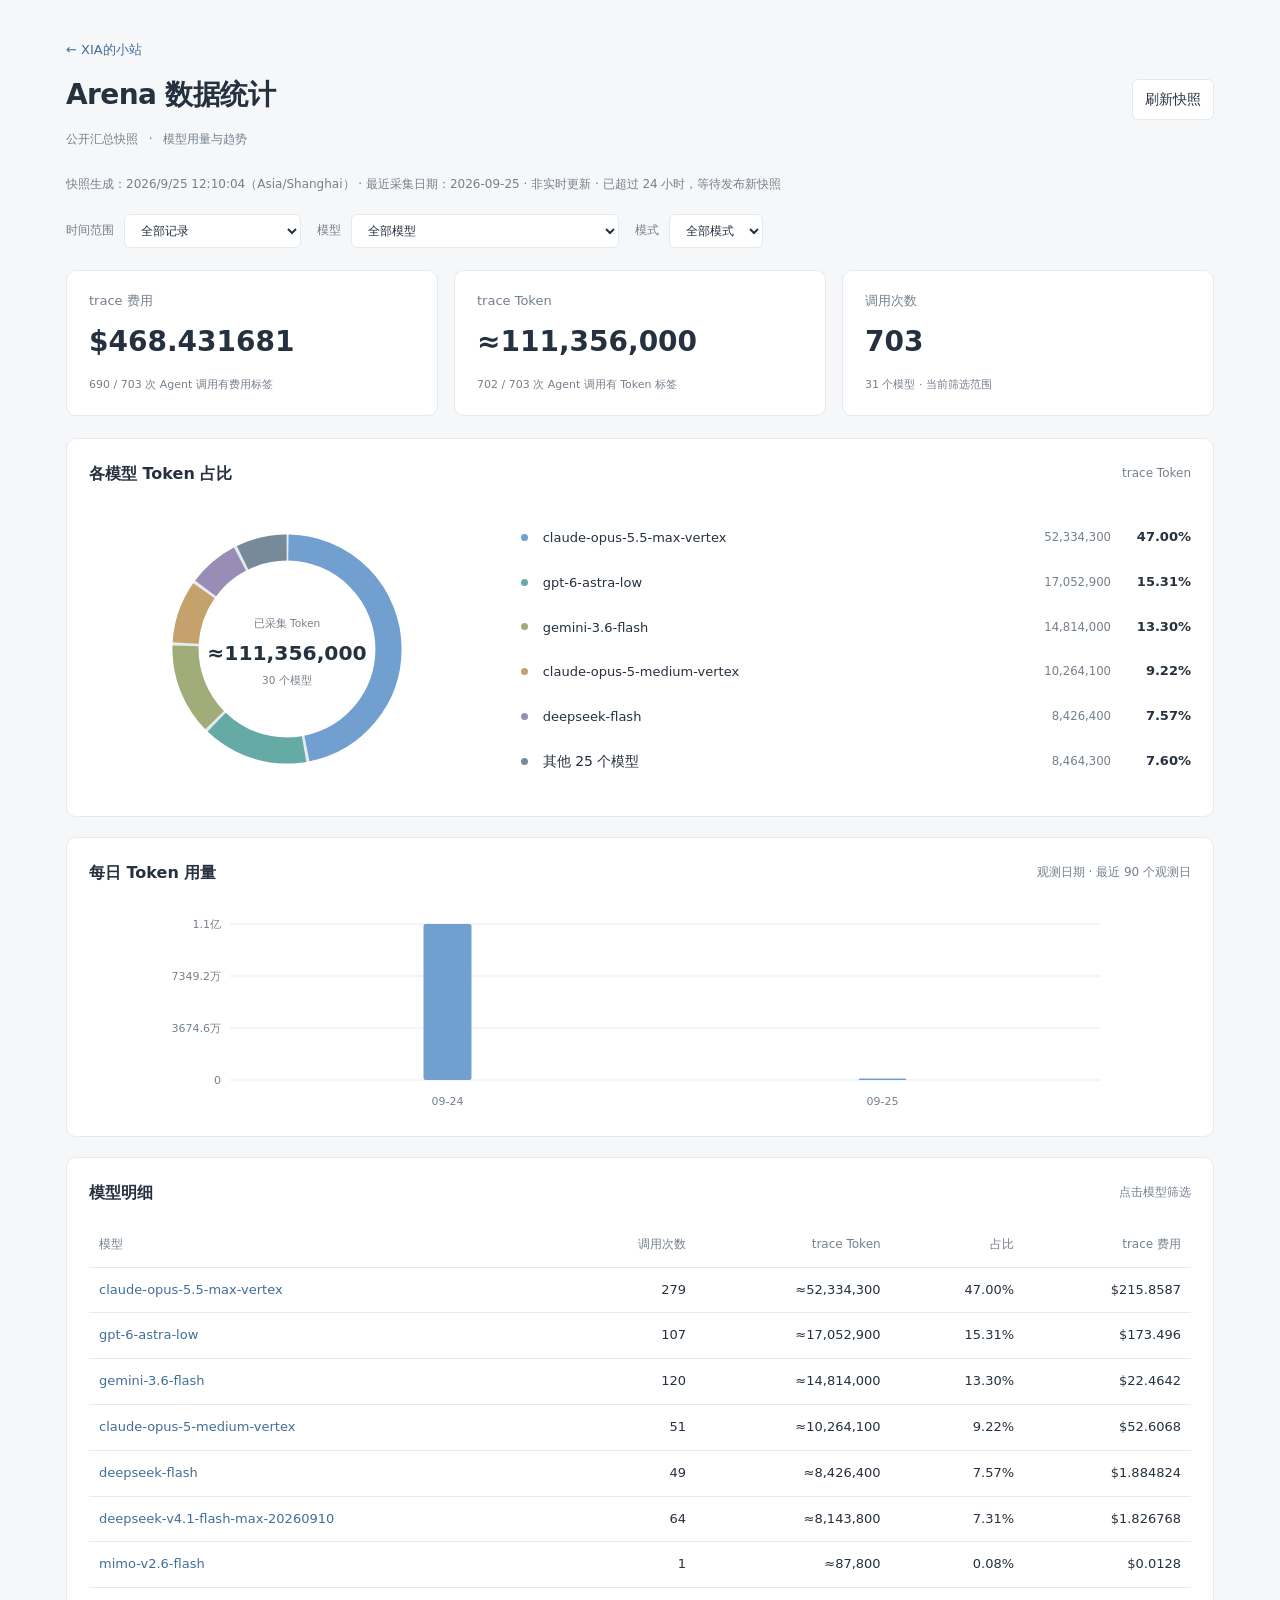
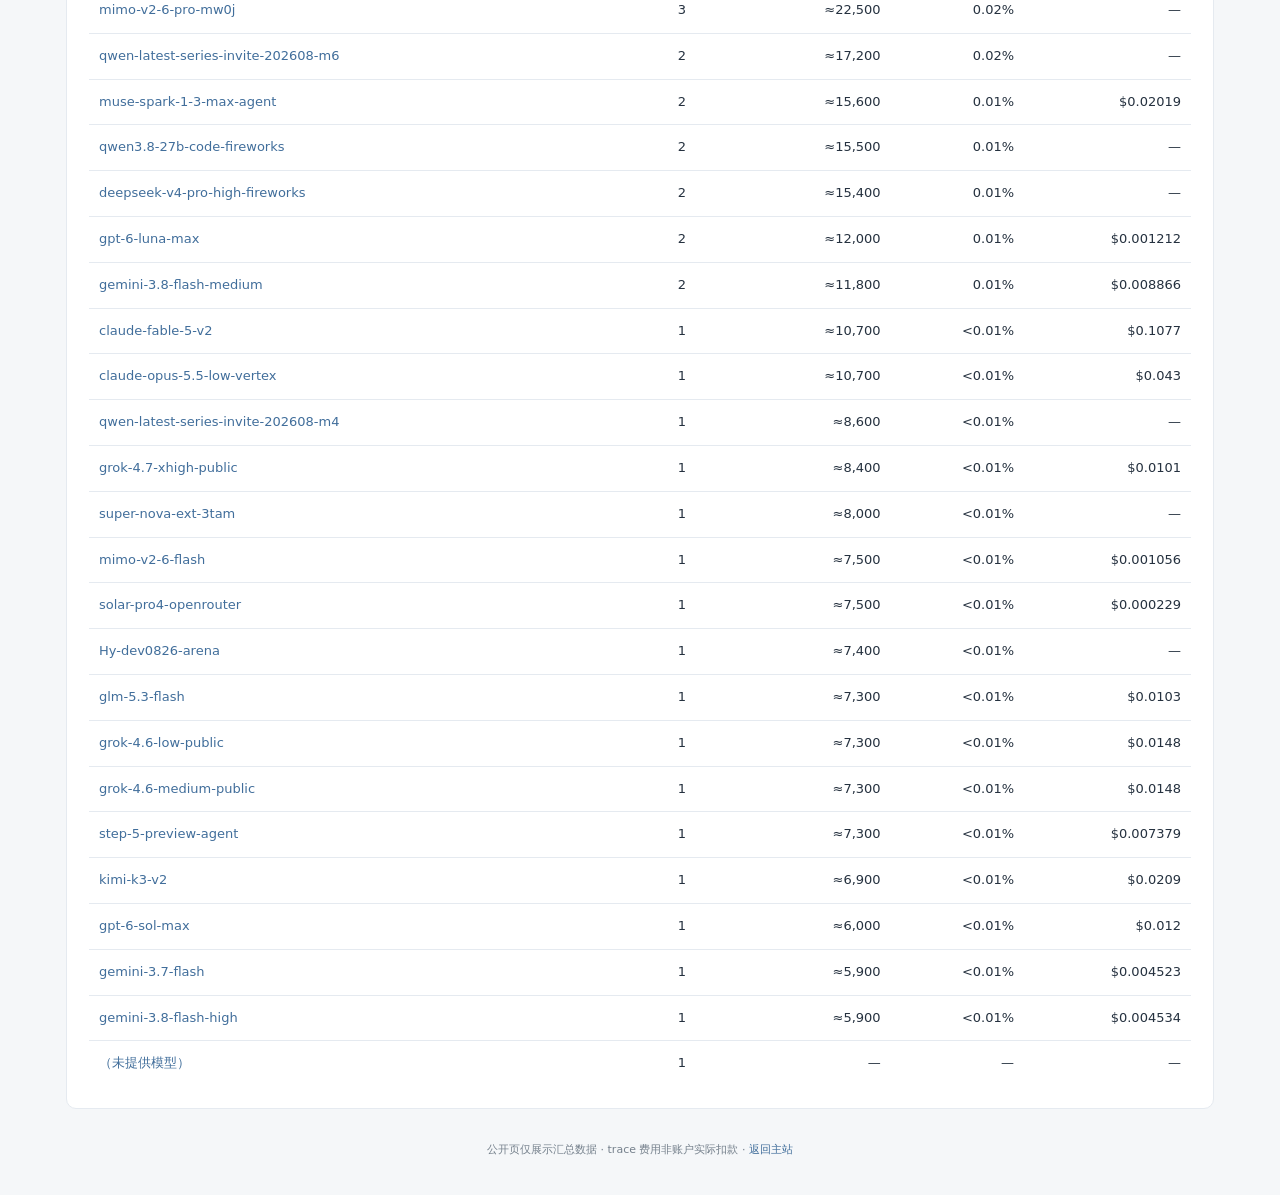
==== arena/index.html @ 248c9689 "Add public Arena usage snapshot dashboard and homepage entry" ====
<!doctype html>
<html lang="zh-CN"><head><meta charset="utf-8"><meta name="viewport" content="width=device-width,initial-scale=1">
<meta http-equiv="Content-Security-Policy" content="default-src 'none'; script-src 'self'; style-src 'self'; connect-src 'self'; img-src 'self' data:; base-uri 'none'; form-action 'none'">
<meta name="description" content="Arena 模型用量的公开汇总快照：Token、调用次数、trace 费用与趋势。"><title>Arena 数据统计 · XIA的小站</title><link rel="stylesheet" href="style.css"></head>
<body><main><header><div><a class="back" href="/">← XIA的小站</a><h1>Arena 数据统计</h1><p class="muted">公开汇总快照 <span class="dot">·</span> 模型用量与趋势</p></div><button id="refresh" type="button">刷新快照</button></header>
<div id="status" role="status" class="status">正在读取公开快照…</div>
<section class="filters" aria-label="统计筛选"><label>时间范围<select id="range"><option value="all">全部记录</option><option value="7">最近 7 天（截至快照）</option><option value="30">最近 30 天（截至快照）</option><option value="90">最近 90 天（截至快照）</option></select></label><label>模型<select id="model"><option value="">全部模型</option></select></label><label>模式<select id="mode"><option value="all">全部模式</option><option value="agent">Agent</option><option value="battle">Battle</option></select></label></section>
<section class="kpis" id="kpis" aria-label="用量总览"></section>
<section class="card"><div class="heading"><h2>各模型 Token 占比</h2><span class="muted">trace Token</span></div><div id="distribution" class="distribution"></div></section>
<section class="card"><div class="heading"><h2>每日 Token 用量</h2><span class="muted">观测日期 · 最近 90 个观测日</span></div><div id="trend"></div></section>
<section class="card"><div class="heading"><h2>模型明细</h2><span class="muted">点击模型筛选</span></div><div class="table-scroll"><table><thead><tr><th>模型</th><th>调用次数</th><th>trace Token</th><th>占比</th><th>trace 费用</th></tr></thead><tbody id="models"></tbody></table></div></section>
<footer>公开页仅展示汇总数据 · trace 费用非账户实际扣款 · <a href="/">返回主站</a></footer></main><script type="module" src="app.js"></script></body></html>
---- arena/style.css ----
:root{color-scheme:light dark;--bg:#f5f7f9;--panel:#fff;--text:#25313f;--muted:#75808c;--line:#e5eaf0;--accent:#416e9b;--soft:#f2f5f8}*{box-sizing:border-box}body{margin:0;background:var(--bg);color:var(--text);font:14px/1.6 system-ui,-apple-system,"Segoe UI","Microsoft YaHei",sans-serif}main{max-width:1200px;margin:auto;padding:38px 26px 24px}header,.heading{display:flex;justify-content:space-between;align-items:center;gap:16px}h1{font-size:28px;letter-spacing:-.6px;margin:12px 0 2px}h2{font-size:16px;margin:0}.back,a{color:var(--accent);text-decoration:none}.back{font-size:13px}a:hover{text-decoration:underline}.muted{color:var(--muted);font-size:12px}.dot{padding:0 7px}button,select{font:inherit;color:var(--text);background:var(--panel);border:1px solid var(--line);border-radius:6px;padding:8px 12px}button{cursor:pointer}button:hover{background:var(--soft)}button:focus-visible,select:focus-visible{outline:2px solid var(--accent);outline-offset:2px}.status{font-size:12px;color:var(--muted);padding:14px 0}.status.error{color:#bc6448}.filters{display:flex;gap:16px;flex-wrap:wrap;margin:6px 0 22px}.filters label{display:flex;align-items:center;gap:10px;font-size:12px;color:var(--muted)}select{max-width:280px}.kpis{display:grid;grid-template-columns:repeat(3,1fr);gap:16px;margin-bottom:22px}.kpi,.card{border:1px solid var(--line);background:var(--panel);border-radius:10px}.kpi{padding:20px 22px}.kpi .label{color:var(--muted);font-size:13px}.value{font-size:28px;line-height:1.3;font-weight:650;font-variant-numeric:tabular-nums;margin:12px 0}.kpi small{color:var(--muted);font-size:11px}.card{padding:22px;margin-bottom:20px}.heading{margin-bottom:18px}.distribution{display:grid;grid-template-columns:36% 1fr;gap:35px;align-items:center}.donut{width:100%;max-width:290px;margin:auto;display:block}.ring-title{font-size:11px;fill:var(--muted)}.ring-value{font-size:21px;font-weight:600;fill:var(--text)}.legend-row{display:grid;grid-template-columns:8px minmax(0,1fr) auto 66px;gap:14px;align-items:center;padding:11px 0}.swatch{width:7px;height:7px;border-radius:50%}.legend-name{min-width:0;overflow:hidden;text-overflow:ellipsis;white-space:nowrap}.legend-row strong{font-size:13px;text-align:right}.legend-row small{font-variant-numeric:tabular-nums;color:var(--muted);text-align:right}.legend-name button{border:0;background:none;padding:0;text-align:left;font-size:13px;max-width:100%;overflow:hidden;text-overflow:ellipsis}.table-scroll{overflow:auto}table{border-collapse:collapse;width:100%;font-size:13px}th,td{padding:12px 10px;text-align:right;border-bottom:1px solid var(--line);white-space:nowrap;font-variant-numeric:tabular-nums}th{font-weight:500;color:var(--muted);font-size:12px}th:first-child,td:first-child{text-align:left}td button{border:0;background:none;padding:0;color:var(--accent)}tr:last-child td{border-bottom:0}.trend-svg{width:100%;height:210px;display:block}.trend-svg text{font-size:11px;fill:var(--muted)}.empty{text-align:center;color:var(--muted);padding:45px 10px}footer{text-align:center;color:var(--muted);font-size:11px;padding:12px}button:disabled{opacity:.5;cursor:wait}@media(prefers-color-scheme:dark){:root{--bg:#11181d;--panel:#182229;--text:#dee6ec;--muted:#91a0ac;--line:#2a3944;--accent:#82acd5;--soft:#202d36}}@media(max-width:800px){.distribution{grid-template-columns:1fr;gap:10px}.kpis{gap:10px}.kpi{padding:15px}.value{font-size:23px}}@media(max-width:540px){main{padding:20px 14px}.kpis{grid-template-columns:1fr}.kpi{display:grid;grid-template-columns:1fr auto;align-items:center}.kpi small{grid-column:1/-1}.value{margin:4px 0}.heading{align-items:flex-start;flex-direction:column;gap:4px}.filters{gap:9px}.filters label{width:100%;justify-content:space-between}.filters select{width:72%;max-width:none}.card{padding:16px}.legend-row{gap:9px;grid-template-columns:7px minmax(0,1fr) auto 55px}.legend-row small{font-size:11px}}
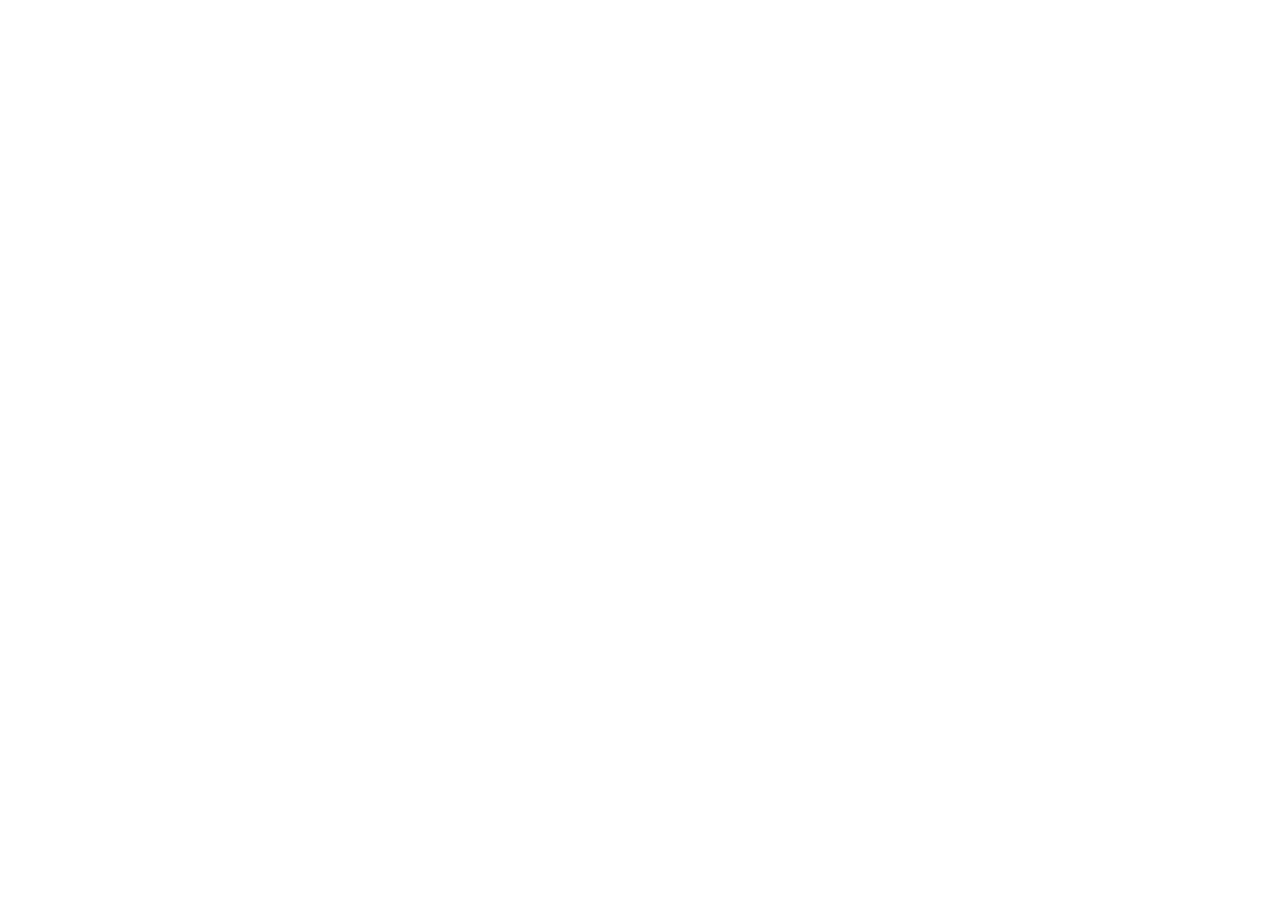
==== commit 6fe67649: "Connect Arena homepage entry to private live dashboard" ====
--- a/arena/index.html
+++ b/arena/index.html
@@ -1,12 +1,13 @@
 <!doctype html>
-<html lang="zh-CN"><head><meta charset="utf-8"><meta name="viewport" content="width=device-width,initial-scale=1">
-<meta http-equiv="Content-Security-Policy" content="default-src 'none'; script-src 'self'; style-src 'self'; connect-src 'self'; img-src 'self' data:; base-uri 'none'; form-action 'none'">
-<meta name="description" content="Arena 模型用量的公开汇总快照：Token、调用次数、trace 费用与趋势。"><title>Arena 数据统计 · XIA的小站</title><link rel="stylesheet" href="style.css"></head>
-<body><main><header><div><a class="back" href="/">← XIA的小站</a><h1>Arena 数据统计</h1><p class="muted">公开汇总快照 <span class="dot">·</span> 模型用量与趋势</p></div><button id="refresh" type="button">刷新快照</button></header>
-<div id="status" role="status" class="status">正在读取公开快照…</div>
-<section class="filters" aria-label="统计筛选"><label>时间范围<select id="range"><option value="all">全部记录</option><option value="7">最近 7 天（截至快照）</option><option value="30">最近 30 天（截至快照）</option><option value="90">最近 90 天（截至快照）</option></select></label><label>模型<select id="model"><option value="">全部模型</option></select></label><label>模式<select id="mode"><option value="all">全部模式</option><option value="agent">Agent</option><option value="battle">Battle</option></select></label></section>
-<section class="kpis" id="kpis" aria-label="用量总览"></section>
-<section class="card"><div class="heading"><h2>各模型 Token 占比</h2><span class="muted">trace Token</span></div><div id="distribution" class="distribution"></div></section>
-<section class="card"><div class="heading"><h2>每日 Token 用量</h2><span class="muted">观测日期 · 最近 90 个观测日</span></div><div id="trend"></div></section>
-<section class="card"><div class="heading"><h2>模型明细</h2><span class="muted">点击模型筛选</span></div><div class="table-scroll"><table><thead><tr><th>模型</th><th>调用次数</th><th>trace Token</th><th>占比</th><th>trace 费用</th></tr></thead><tbody id="models"></tbody></table></div></section>
-<footer>公开页仅展示汇总数据 · trace 费用非账户实际扣款 · <a href="/">返回主站</a></footer></main><script type="module" src="app.js"></script></body></html>
+<html lang="zh-CN">
+<head>
+<meta charset="utf-8">
+<meta name="viewport" content="width=device-width, initial-scale=1">
+<meta name="robots" content="noindex">
+<meta http-equiv="refresh" content="0;url=https://arena.xiaaaaa.top/">
+<title>Arena 数据统计 · 私人访问</title>
+<link rel="canonical" href="https://arena.xiaaaaa.top/">
+<style>:root{color-scheme:light dark}body{margin:0;min-height:100vh;display:grid;place-items:center;font:16px/1.7 system-ui,sans-serif}main{max-width:480px;padding:32px}h1{font-size:24px}p{opacity:.8}a{color:#4b8dcc}</style>
+</head>
+<body><main><h1>Arena 数据统计</h1><p>统计后台已迁移至私人访问地址，登录后可查看实时数据与完整管理功能。</p><p><a href="https://arena.xiaaaaa.top/">进入私人统计后台 →</a></p><p><a href="/">返回主站</a></p></main></body>
+</html>
